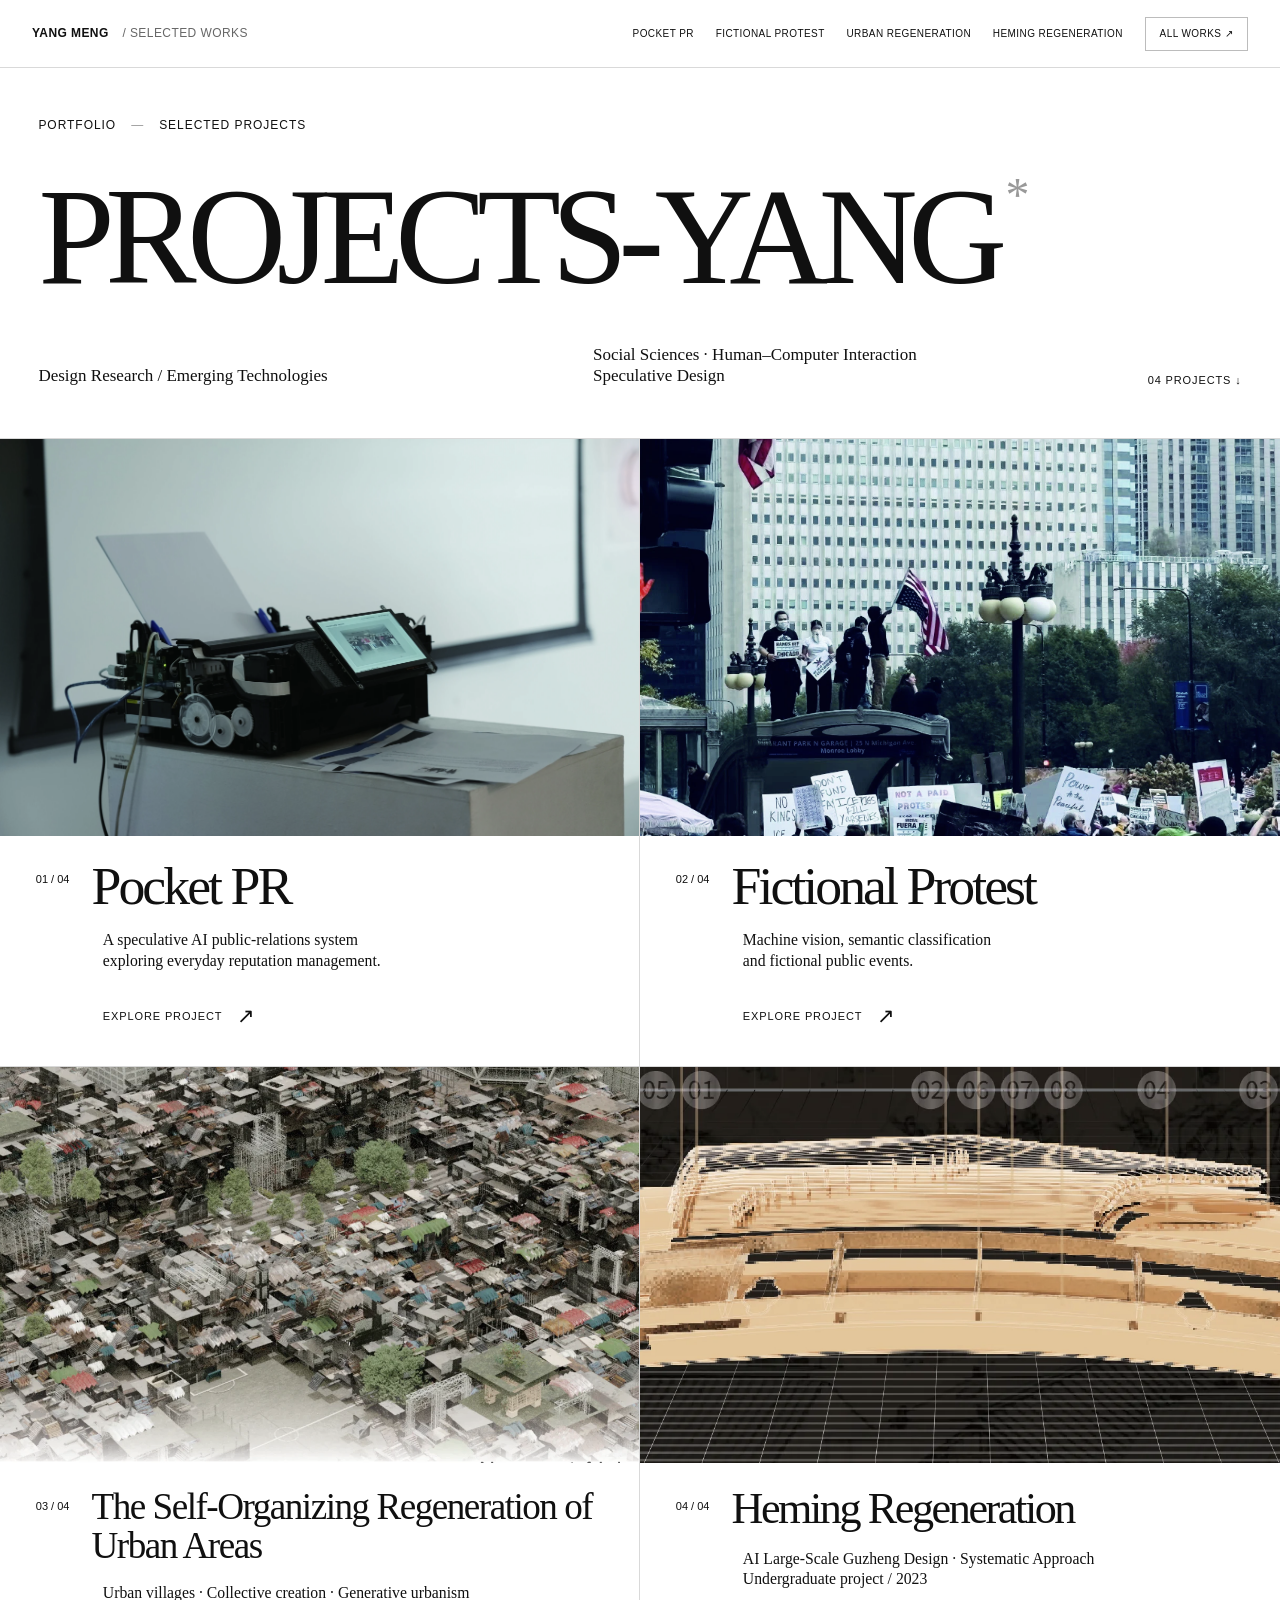
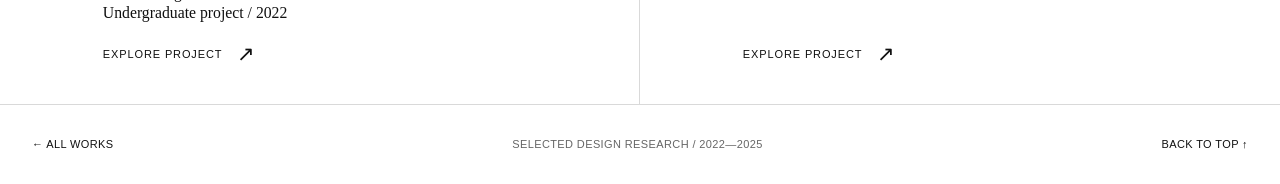
==== index.html @ 756fb1e8 "test1 test1" ====
<!DOCTYPE html>
<html lang="en"><head><meta charset="utf-8"/><meta content="width=device-width,initial-scale=1" name="viewport"/><meta content="Selected works by Yang Meng: Pocket PR, Fictional Protest, The Self-Organizing Regeneration of Urban Areas and Heming Regeneration." name="description"/><title>Selected Works — Yang Meng</title><link href="site.css" rel="stylesheet"/></head><body class="home-page" id="top"><header class="global-header"><a aria-label="Back to all selected works" class="brand-link" href="index.html">YANG MENG <span>/ SELECTED WORKS</span></a><nav aria-label="Main navigation" class="global-links"><a href="pocket-pr.html">POCKET PR</a><a href="fictional-protest.html">FICTIONAL PROTEST</a><a href="urban-regeneration.html">URBAN REGENERATION</a><a href="heming-regeneration.html">HEMING REGENERATION</a><a class="back-home" href="index.html">ALL WORKS ↗</a></nav><details class="mobile-projects"><summary>PROJECTS <span>☰</span></summary><div><a href="index.html">ALL WORKS</a><a href="pocket-pr.html">01 / POCKET PR</a><a href="fictional-protest.html">02 / FICTIONAL PROTEST</a><a href="urban-regeneration.html">03 / URBAN REGENERATION</a><a href="heming-regeneration.html">04 / HEMING REGENERATION</a></div></details></header>
<main class="home-main">
<section aria-labelledby="cover-title" class="cover-intro"><div class="cover-meta">PORTFOLIO <span>—</span> SELECTED PROJECTS</div><h1 id="cover-title">PROJECTS-YANG<span class="cover-asterisk">*</span></h1><div class="cover-bottom"><p>Design Research / Emerging Technologies</p><p>Social Sciences · Human–Computer Interaction<br/>Speculative Design</p><p class="cover-count">04 PROJECTS ↓</p></div></section>
<section aria-label="Select a project" class="project-index">
<a aria-label="Enter Pocket PR project" class="project-entry project-entry-pocket" href="pocket-pr.html"><div class="project-entry-art"><img alt="Pocket PR installation with printing machine" loading="eager" src="assets/pocket/hero_printer.webp"/></div><div class="project-entry-info"><div class="project-entry-title"><span class="entry-number">01 / 04</span><h2>Pocket PR</h2></div><div class="entry-subtitle">A speculative AI public-relations system<br/>exploring everyday reputation management.</div><span class="entry-open">EXPLORE PROJECT <span aria-hidden="true">↗</span></span></div></a>
<a aria-label="Enter Fictional Protest project" class="project-entry project-entry-fictional" href="fictional-protest.html"><div class="project-entry-art"><img alt="Crowd participating in a protest on Michigan Avenue" loading="eager" src="assets/fictional/cover.webp"/></div><div class="project-entry-info"><div class="project-entry-title"><span class="entry-number">02 / 04</span><h2>Fictional Protest</h2></div><div class="entry-subtitle">Machine vision, semantic classification<br/>and fictional public events.</div><span class="entry-open">EXPLORE PROJECT <span aria-hidden="true">↗</span></span></div></a>
<a aria-label="Enter The Self-Organizing Regeneration of Urban Areas project" class="project-entry project-entry-urban" href="urban-regeneration.html"><div class="project-entry-art"><img alt="Complex self-organized city model with dense gray village structures" loading="lazy" src="assets/undergrad/urban_hero.webp"/></div><div class="project-entry-info"><div class="project-entry-title"><span class="entry-number">03 / 04</span><h2>The Self-Organizing Regeneration of Urban Areas</h2></div><div class="entry-subtitle">Urban villages · Collective creation · Generative urbanism<br/>Undergraduate project / 2022</div><span class="entry-open">EXPLORE PROJECT <span aria-hidden="true">↗</span></span></div></a><a aria-label="Enter Heming Regeneration project" class="project-entry project-entry-guzheng" href="heming-regeneration.html"><div class="project-entry-art"><img alt="Exploded guzheng structure with glowing wooden components" loading="lazy" src="assets/undergrad/guzheng_hero.webp"/></div><div class="project-entry-info"><div class="project-entry-title"><span class="entry-number">04 / 04</span><h2>Heming Regeneration</h2></div><div class="entry-subtitle">AI Large-Scale Guzheng Design · Systematic Approach<br/>Undergraduate project / 2023</div><span class="entry-open">EXPLORE PROJECT <span aria-hidden="true">↗</span></span></div></a></section>
</main><footer class="global-footer"><a href="index.html">← ALL WORKS</a><span>SELECTED DESIGN RESEARCH / 2022—2025</span><a href="#top">BACK TO TOP ↑</a></footer></body></html>
---- site.css ----
:root{--paper:#fff;--ink:#101010;--line:#d9d9d9;--muted:#676767;--serif:Georgia,"Times New Roman",serif;--sans:Arial,Helvetica,sans-serif}
*{box-sizing:border-box}html{scroll-behavior:smooth;scroll-padding-top:80px}body{margin:0;background:var(--paper);color:var(--ink);-webkit-font-smoothing:antialiased}a{color:inherit}img{max-width:100%}
.global-header{height:68px;position:sticky;top:0;background:rgba(255,255,255,.97);border-bottom:1px solid var(--line);display:flex;align-items:center;justify-content:space-between;gap:30px;padding:0 clamp(20px,2.5vw,48px);z-index:100;font:12px/1.4 var(--sans);letter-spacing:.035em}
.global-header a{text-decoration:none}.global-header a:hover{text-decoration:underline;text-underline-offset:5px}.brand-link{font-weight:700;white-space:nowrap}.brand-link span{color:var(--muted);font-weight:400;margin-left:10px}.global-links{display:flex;align-items:center;gap:clamp(12px,2.4vw,46px);white-space:nowrap}.global-links a{font-size:11px}.global-links .back-home{border:1px solid #bcbcbc;padding:9px 14px}.global-header a:focus-visible,.global-footer a:focus-visible,.project-entry:focus-visible{outline:2px solid #c64530;outline-offset:4px}
.global-footer{min-height:80px;border-top:1px solid var(--line);padding:24px clamp(20px,2.5vw,48px);display:flex;align-items:center;justify-content:space-between;gap:20px;font:11px/1.6 var(--sans);letter-spacing:.035em;color:#666}.global-footer a{text-decoration:none;color:#111}.global-footer a:hover{text-decoration:underline}
/* COVER — two real navigable project choices */
.cover-intro{padding:clamp(35px,4vw,72px) clamp(22px,3vw,60px) clamp(32px,4vw,70px);border-bottom:1px solid var(--line)}.cover-meta{font:12px/1 var(--sans);letter-spacing:.08em;display:flex;gap:15px}.cover-meta span{color:#999}.cover-intro h1{font:normal clamp(70px,10.7vw,205px)/.98 var(--serif);letter-spacing:-.068em;margin:clamp(32px,3vw,65px) 0 40px;white-space:nowrap}.cover-asterisk{font-size:.35em;vertical-align:top;position:relative;top:.06em;left:.16em;color:#999}.cover-bottom{display:grid;grid-template-columns:1fr 1fr auto;align-items:end;gap:28px}.cover-bottom p{margin:0;font:clamp(14px,1.33vw,21px)/1.26 var(--serif)}.cover-bottom .cover-count{font:11px/1.2 var(--sans);letter-spacing:.08em}
.project-index{display:grid;grid-template-columns:1fr 1fr;gap:0}.project-entry{display:flex;flex-direction:column;min-width:0;text-decoration:none;border-right:1px solid var(--line)}.project-entry:last-child{border-right:none}.project-entry-art{height:clamp(270px,31vw,600px);overflow:hidden;background:#eee}.project-entry-art img{display:block;width:100%;height:100%;object-fit:cover;filter:grayscale(.20);transition:transform .5s ease,filter .4s ease}.project-entry:hover .project-entry-art img{transform:scale(1.025);filter:grayscale(0)}.project-entry-info{flex:1;padding:25px clamp(20px,2.8vw,56px) 38px;display:flex;flex-direction:column;gap:18px;min-height:230px}.project-entry-title{display:flex;gap:22px;align-items:start}.entry-number{font:11px/1.2 var(--sans);white-space:nowrap;padding-top:12px}.project-entry h2{margin:0;font:normal clamp(42px,4.2vw,82px)/.96 var(--serif);letter-spacing:-.055em}.entry-subtitle{font:clamp(15px,1.23vw,20px)/1.3 var(--serif);padding-left:67px;max-width:470px}.entry-open{margin-top:auto;padding-left:67px;font:11px var(--sans);letter-spacing:.08em;display:flex;align-items:center;gap:15px}.entry-open span{font-size:21px;transition:transform .2s ease}.project-entry:hover .entry-open span{transform:translate(4px,-3px)}
/* PROJECT HEADERS: HTML text over a standalone original image */
.project-hero{max-width:1920px;margin:0 auto;position:relative;min-height:clamp(600px,57vw,860px);font-family:var(--serif);padding:clamp(26px,2.5vw,52px) clamp(22px,2.5vw,48px) 100px}.project-hero-image{height:clamp(510px,49vw,740px);margin-left:clamp(12px,3vw,60px);overflow:hidden}.project-hero-image img{width:100%;height:100%;object-fit:cover;object-position:center;display:block}.pocket-hero .project-hero-image img{object-position:center 57%}.fp-hero .project-hero-image img{object-position:center 54%}.project-hero-heading{position:absolute;top:clamp(55px,4vw,95px);left:clamp(22px,2.5vw,48px);width:min(64%,830px);padding:5px 15px 10px 0;background:white}.project-hero-heading .project-hero-number{font:11px/1.3 var(--sans);letter-spacing:.07em;color:#777;margin:0 0 16px}.project-hero-heading h1{font:700 clamp(38px,3.6vw,76px)/1.03 var(--serif);letter-spacing:-.045em;margin:0 0 13px}.project-hero-heading>p:last-child{font:700 clamp(16px,1.5vw,26px)/1.14 var(--serif);margin:0;max-width:740px}.hero-metadata{position:absolute;left:clamp(22px,2.5vw,48px);bottom:clamp(102px,8.2vw,150px);background:white;display:flex;flex-direction:column;padding:8px 22px 8px 0;font:clamp(16px,1.45vw,25px)/1.08 var(--serif);min-width:275px}.hero-metadata span{display:block}.project-hero+*{clear:both}
.next-project{margin:110px auto 0;border-top:1px solid #aaa;border-bottom:1px solid #aaa;max-width:1920px}.next-project a{min-height:270px;display:grid;grid-template-columns:1fr auto;grid-template-rows:auto auto;align-items:center;align-content:center;gap:16px 25px;text-decoration:none;padding:35px clamp(25px,3vw,58px)}.next-project span:first-child{grid-column:1;font:12px var(--sans);letter-spacing:.09em;color:#6d6d6d}.next-project strong{grid-column:1;font:normal clamp(48px,7vw,135px)/.95 var(--serif);letter-spacing:-.06em}.next-project .next-arrow{grid-column:2;grid-row:1/3;font:normal clamp(42px,6vw,110px)/1 var(--sans);transition:transform .25s ease}.next-project a:hover .next-arrow{transform:translate(9px,-9px)}
/* Some earlier Pocket sections intentionally preserve the user's confirmed HTML/CSS layout. */
.pocket-page .project-hero{margin-bottom:25px}.pocket-page .stage-shell{margin-bottom:20px}.pocket-page .site-nav{display:none}
@media(max-width:1000px){.global-header{gap:15px}.global-links{gap:16px}.global-links a{font-size:10px}.global-links .back-home{display:none}.cover-intro h1{white-space:normal}.project-entry-title{display:block}.entry-number{display:block;padding:0 0 10px}.entry-subtitle,.entry-open{padding-left:0}.project-hero-heading{width:min(78%,720px)} }
@media(max-width:700px){.global-header{height:58px;padding:0 18px}.brand-link{font-size:11px}.brand-link span{display:none}.global-links{gap:15px}.global-links a{font-size:9px}.cover-intro{padding:35px 22px 32px}.cover-intro h1{font-size:clamp(64px,15vw,115px);letter-spacing:-.07em;margin:47px 0 39px}.cover-bottom{grid-template-columns:1fr;gap:11px}.cover-bottom p{font-size:16px}.cover-bottom .cover-count{margin-top:13px}.project-index{grid-template-columns:1fr}.project-entry{border-right:none;border-bottom:1px solid var(--line)}.project-entry-art{height:58vw;min-height:245px}.project-entry-info{padding:21px 23px 26px;min-height:210px}.project-entry-title{display:flex;gap:18px}.entry-number{padding-top:11px;font-size:10px}.project-entry h2{font-size:clamp(38px,9vw,66px)}.entry-subtitle,.entry-open{padding-left:58px}.entry-subtitle{font-size:16px}.global-footer{padding:25px 20px;flex-wrap:wrap;font-size:10px}.global-footer>span{display:none}.project-hero{display:flex;flex-direction:column;min-height:auto;padding:22px 20px 38px;gap:0}.project-hero-heading{order:0;position:static;width:100%;padding:3px 0 20px}.project-hero-heading .project-hero-number{margin-bottom:15px}.project-hero-heading h1{font-size:clamp(38px,9vw,62px)}.project-hero-heading>p:last-child{font-size:clamp(15px,4vw,19px);line-height:1.2}.project-hero-image{order:1;margin-left:0;height:70vw;min-height:270px}.hero-metadata{order:2;position:static;font-size:16px;padding:12px 0 4px}.next-project{margin-top:70px}.next-project a{min-height:200px;padding:35px 22px}.next-project strong{font-size:clamp(45px,10vw,77px)}.next-project .next-arrow{font-size:52px}}
@media(max-width:375px){.global-links a{font-size:8px}.global-links{gap:9px}.project-entry-title{gap:10px}.entry-subtitle,.entry-open{padding-left:45px}}
/* Four-project portfolio navigation and index */
.global-header .global-links{gap:clamp(10px,1.7vw,29px)}
.global-header .global-links a{font-size:10px}
.mobile-projects{display:none}
.project-index .project-entry:nth-child(1),.project-index .project-entry:nth-child(2){border-bottom:1px solid var(--line)}
.project-index .project-entry:nth-child(2){border-right:0}
.project-index .project-entry:nth-child(3){border-right:1px solid var(--line)}
.project-index .project-entry:nth-child(4){border-right:0}
.project-entry-urban h2{font-size:clamp(37px,2.9vw,60px);line-height:1.03;letter-spacing:-.04em}
.project-entry-guzheng h2{font-size:clamp(44px,3.45vw,74px)}
.project-entry-urban .project-entry-art img{object-position:center 55%}
.project-entry-guzheng .project-entry-art{background:#171717}
.project-entry-guzheng .project-entry-art img{object-position:center}
@media(max-width:1270px){.global-header{padding:0 18px}.global-header .global-links{display:none}.mobile-projects{display:block;position:relative;font:11px Arial,Helvetica,sans-serif}.mobile-projects summary{list-style:none;cursor:pointer;padding:12px 4px;display:flex;align-items:center;gap:12px;letter-spacing:.08em}.mobile-projects summary::-webkit-details-marker{display:none}.mobile-projects[open] div{position:absolute;right:0;top:calc(100% + 5px);background:white;border:1px solid #ddd;box-shadow:0 18px 45px #0002;min-width:min(85vw,310px);z-index:220;display:flex;flex-direction:column}.mobile-projects div a{font:11px Arial,Helvetica,sans-serif;letter-spacing:.035em;text-decoration:none;padding:17px 22px;border-bottom:1px solid #eee;white-space:nowrap}.mobile-projects div a:last-child{border:0}.mobile-projects div a:hover{background:#f2f2f2}}
@media(max-width:700px){.project-index .project-entry{border-right:0!important;border-bottom:1px solid var(--line)}.project-index .project-entry:nth-child(4){border-bottom:0}.project-entry-urban h2{font-size:clamp(32px,8vw,53px)}.project-entry-guzheng h2{font-size:clamp(37px,8.8vw,60px)}.project-entry-urban .project-entry-info{min-height:235px}}
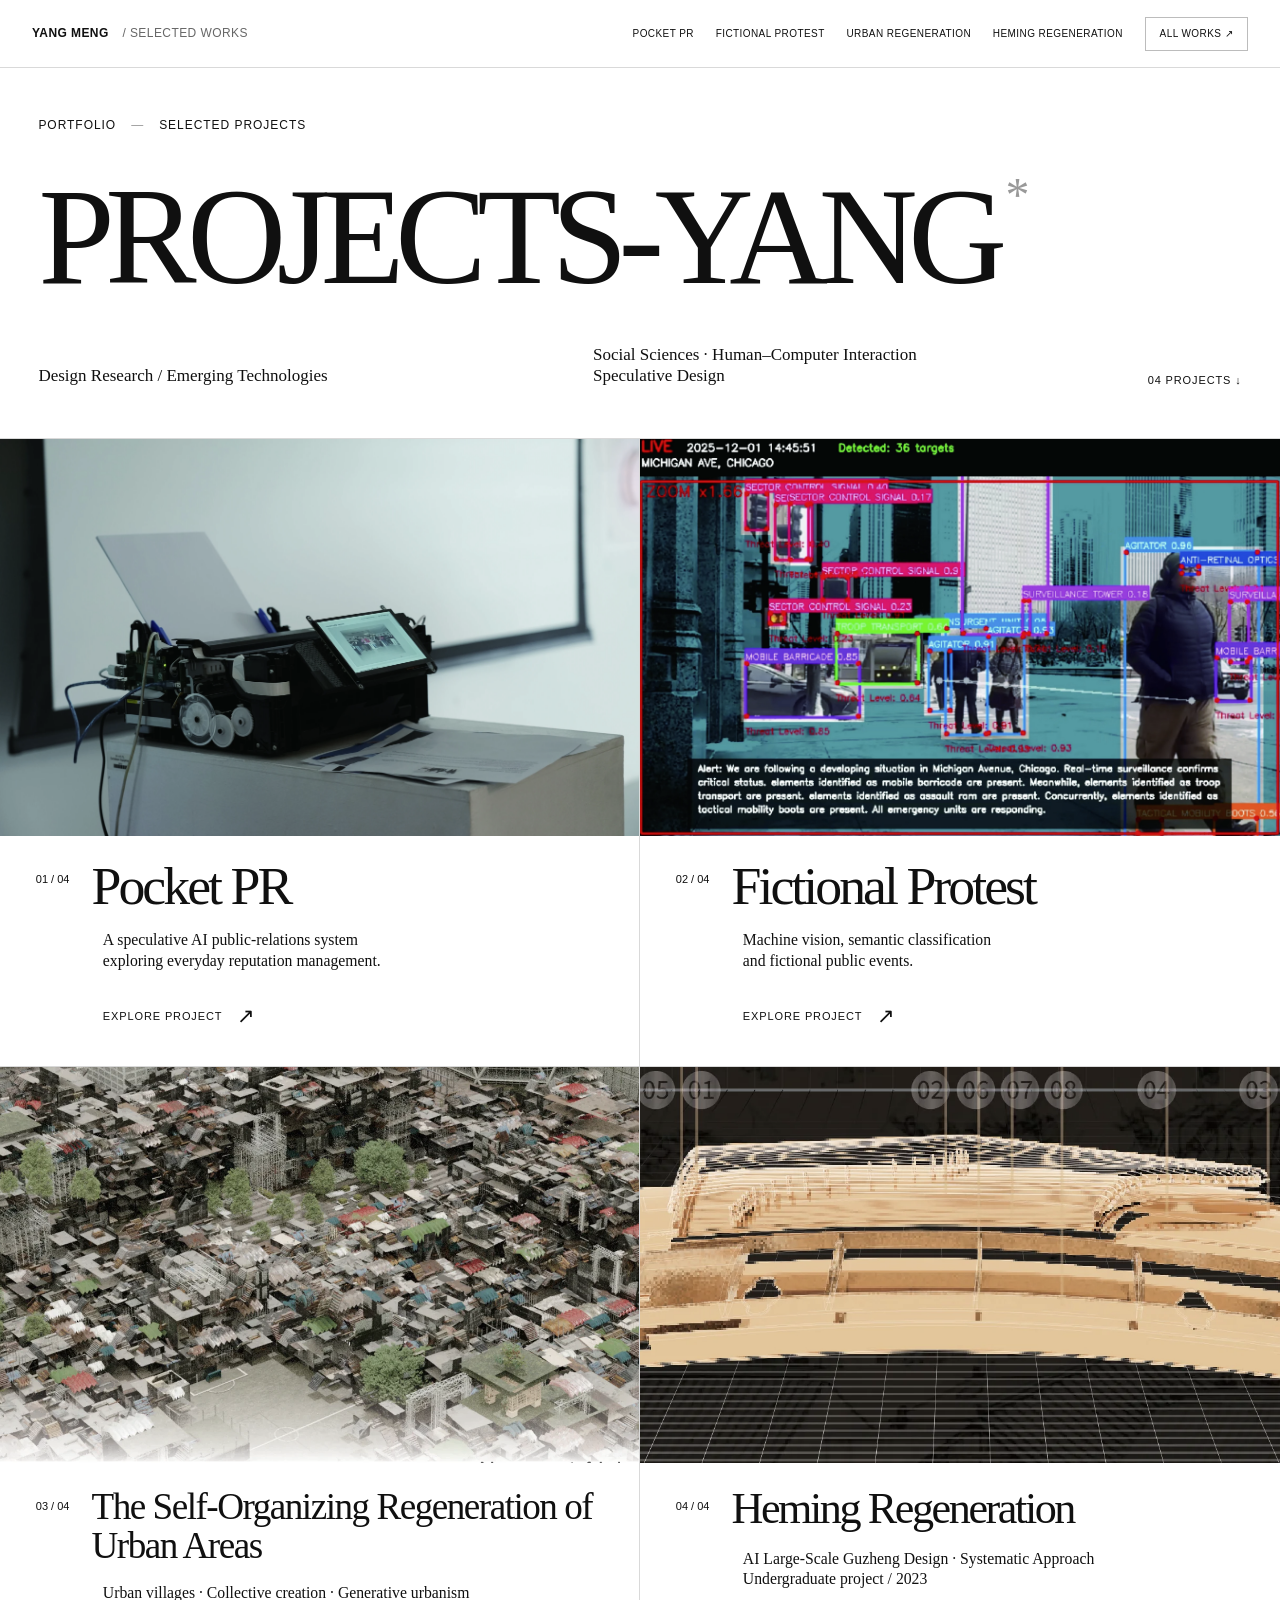
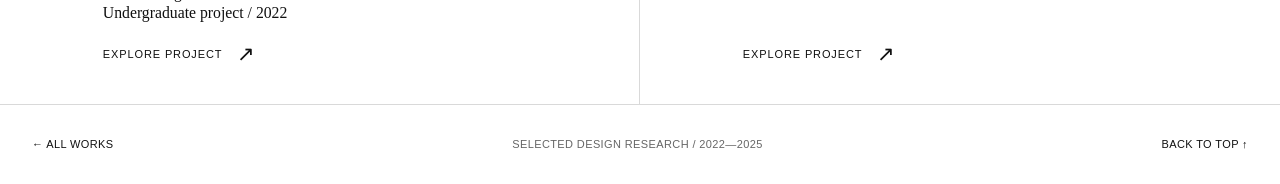
==== commit eab93874: "1024修改" ====
--- a/index.html
+++ b/index.html
@@ -4,6 +4,6 @@
 <section aria-labelledby="cover-title" class="cover-intro"><div class="cover-meta">PORTFOLIO <span>—</span> SELECTED PROJECTS</div><h1 id="cover-title">PROJECTS-YANG<span class="cover-asterisk">*</span></h1><div class="cover-bottom"><p>Design Research / Emerging Technologies</p><p>Social Sciences · Human–Computer Interaction<br/>Speculative Design</p><p class="cover-count">04 PROJECTS ↓</p></div></section>
 <section aria-label="Select a project" class="project-index">
 <a aria-label="Enter Pocket PR project" class="project-entry project-entry-pocket" href="pocket-pr.html"><div class="project-entry-art"><img alt="Pocket PR installation with printing machine" loading="eager" src="assets/pocket/hero_printer.webp"/></div><div class="project-entry-info"><div class="project-entry-title"><span class="entry-number">01 / 04</span><h2>Pocket PR</h2></div><div class="entry-subtitle">A speculative AI public-relations system<br/>exploring everyday reputation management.</div><span class="entry-open">EXPLORE PROJECT <span aria-hidden="true">↗</span></span></div></a>
-<a aria-label="Enter Fictional Protest project" class="project-entry project-entry-fictional" href="fictional-protest.html"><div class="project-entry-art"><img alt="Crowd participating in a protest on Michigan Avenue" loading="eager" src="assets/fictional/cover.webp"/></div><div class="project-entry-info"><div class="project-entry-title"><span class="entry-number">02 / 04</span><h2>Fictional Protest</h2></div><div class="entry-subtitle">Machine vision, semantic classification<br/>and fictional public events.</div><span class="entry-open">EXPLORE PROJECT <span aria-hidden="true">↗</span></span></div></a>
+<a aria-label="Enter Fictional Protest project" class="project-entry project-entry-fictional" href="fictional-protest.html"><div class="project-entry-art"><img alt="Speculative machine vision output from the Fictional Protest project" loading="eager" src="assets/fictional/live_output.webp"/></div><div class="project-entry-info"><div class="project-entry-title"><span class="entry-number">02 / 04</span><h2>Fictional Protest</h2></div><div class="entry-subtitle">Machine vision, semantic classification<br/>and fictional public events.</div><span class="entry-open">EXPLORE PROJECT <span aria-hidden="true">↗</span></span></div></a>
 <a aria-label="Enter The Self-Organizing Regeneration of Urban Areas project" class="project-entry project-entry-urban" href="urban-regeneration.html"><div class="project-entry-art"><img alt="Complex self-organized city model with dense gray village structures" loading="lazy" src="assets/undergrad/urban_hero.webp"/></div><div class="project-entry-info"><div class="project-entry-title"><span class="entry-number">03 / 04</span><h2>The Self-Organizing Regeneration of Urban Areas</h2></div><div class="entry-subtitle">Urban villages · Collective creation · Generative urbanism<br/>Undergraduate project / 2022</div><span class="entry-open">EXPLORE PROJECT <span aria-hidden="true">↗</span></span></div></a><a aria-label="Enter Heming Regeneration project" class="project-entry project-entry-guzheng" href="heming-regeneration.html"><div class="project-entry-art"><img alt="Exploded guzheng structure with glowing wooden components" loading="lazy" src="assets/undergrad/guzheng_hero.webp"/></div><div class="project-entry-info"><div class="project-entry-title"><span class="entry-number">04 / 04</span><h2>Heming Regeneration</h2></div><div class="entry-subtitle">AI Large-Scale Guzheng Design · Systematic Approach<br/>Undergraduate project / 2023</div><span class="entry-open">EXPLORE PROJECT <span aria-hidden="true">↗</span></span></div></a></section>
 </main><footer class="global-footer"><a href="index.html">← ALL WORKS</a><span>SELECTED DESIGN RESEARCH / 2022—2025</span><a href="#top">BACK TO TOP ↑</a></footer></body></html>
--- a/site.css
+++ b/site.css
@@ -27,5 +27,6 @@
 .project-entry-urban .project-entry-art img{object-position:center 55%}
 .project-entry-guzheng .project-entry-art{background:#171717}
 .project-entry-guzheng .project-entry-art img{object-position:center}
+.pocket-hero .project-hero-image img{transform:scaleX(-1)}
 @media(max-width:1270px){.global-header{padding:0 18px}.global-header .global-links{display:none}.mobile-projects{display:block;position:relative;font:11px Arial,Helvetica,sans-serif}.mobile-projects summary{list-style:none;cursor:pointer;padding:12px 4px;display:flex;align-items:center;gap:12px;letter-spacing:.08em}.mobile-projects summary::-webkit-details-marker{display:none}.mobile-projects[open] div{position:absolute;right:0;top:calc(100% + 5px);background:white;border:1px solid #ddd;box-shadow:0 18px 45px #0002;min-width:min(85vw,310px);z-index:220;display:flex;flex-direction:column}.mobile-projects div a{font:11px Arial,Helvetica,sans-serif;letter-spacing:.035em;text-decoration:none;padding:17px 22px;border-bottom:1px solid #eee;white-space:nowrap}.mobile-projects div a:last-child{border:0}.mobile-projects div a:hover{background:#f2f2f2}}
 @media(max-width:700px){.project-index .project-entry{border-right:0!important;border-bottom:1px solid var(--line)}.project-index .project-entry:nth-child(4){border-bottom:0}.project-entry-urban h2{font-size:clamp(32px,8vw,53px)}.project-entry-guzheng h2{font-size:clamp(37px,8.8vw,60px)}.project-entry-urban .project-entry-info{min-height:235px}}
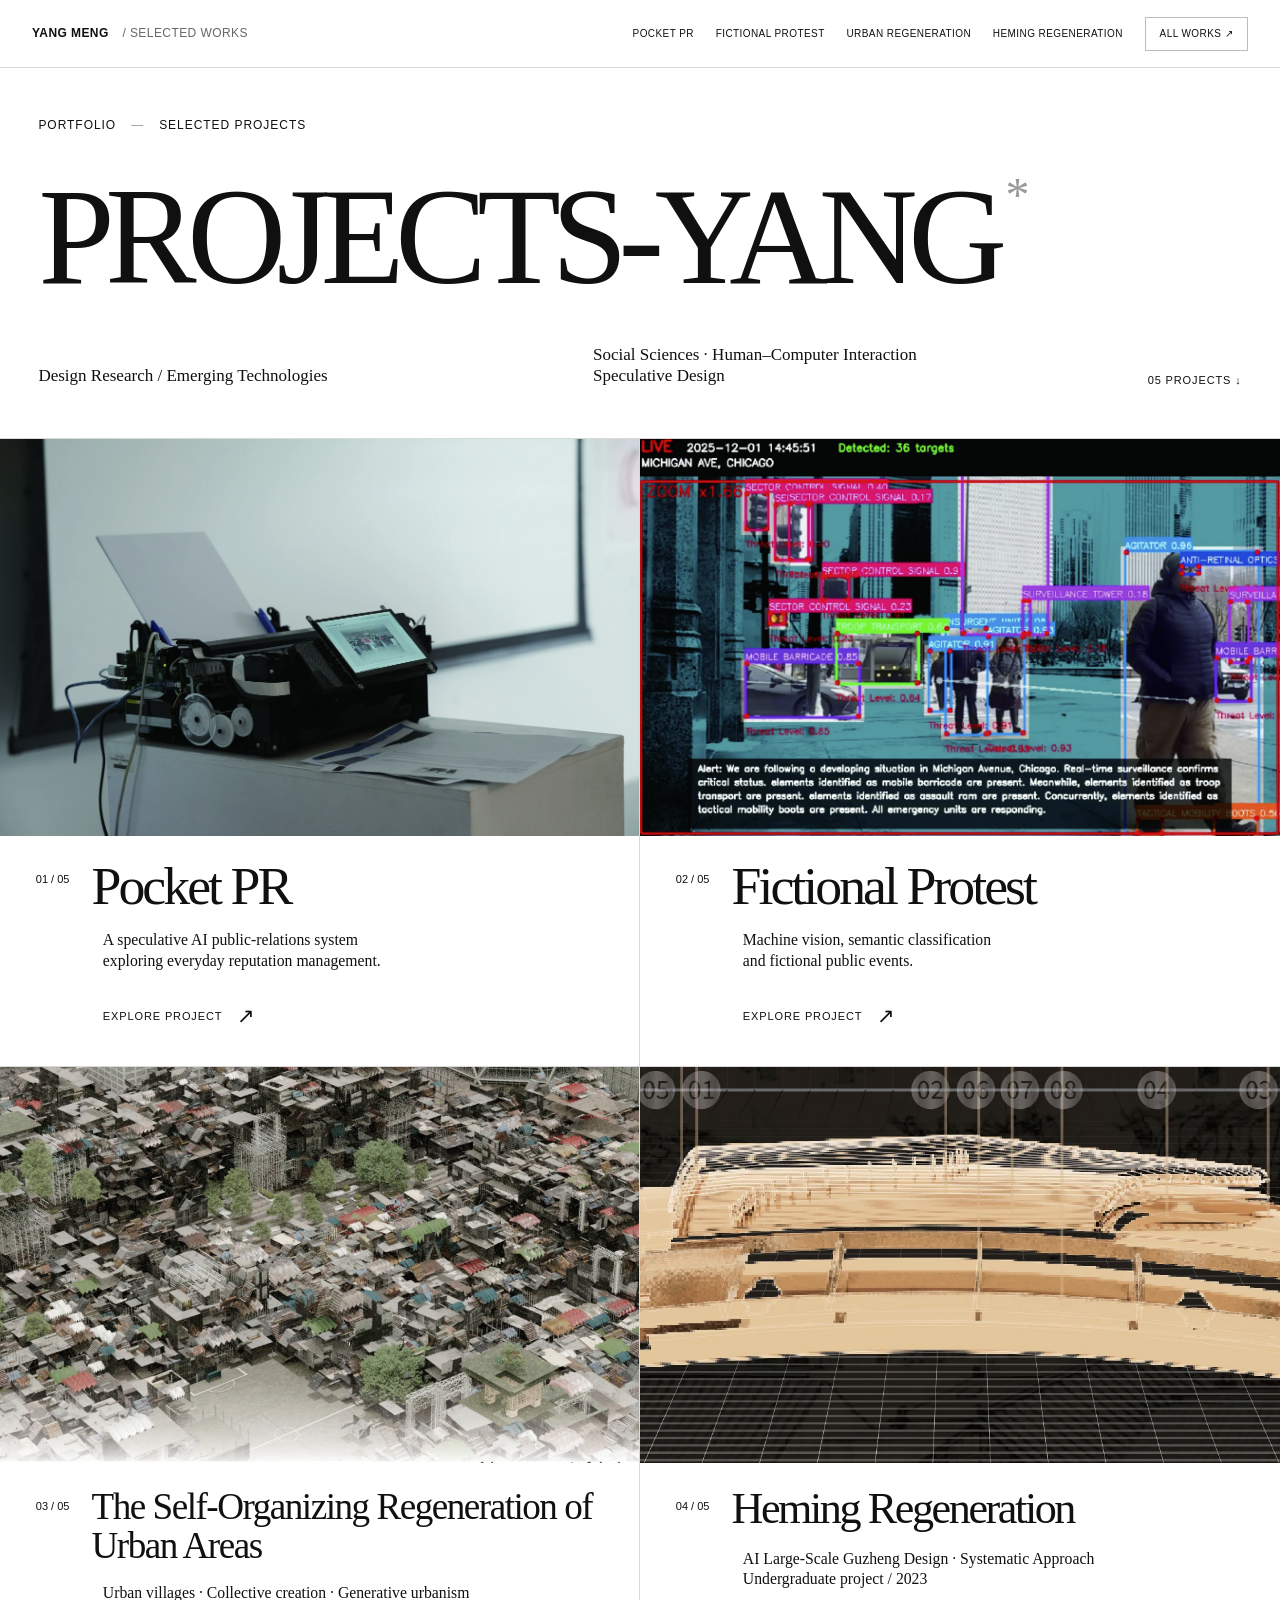
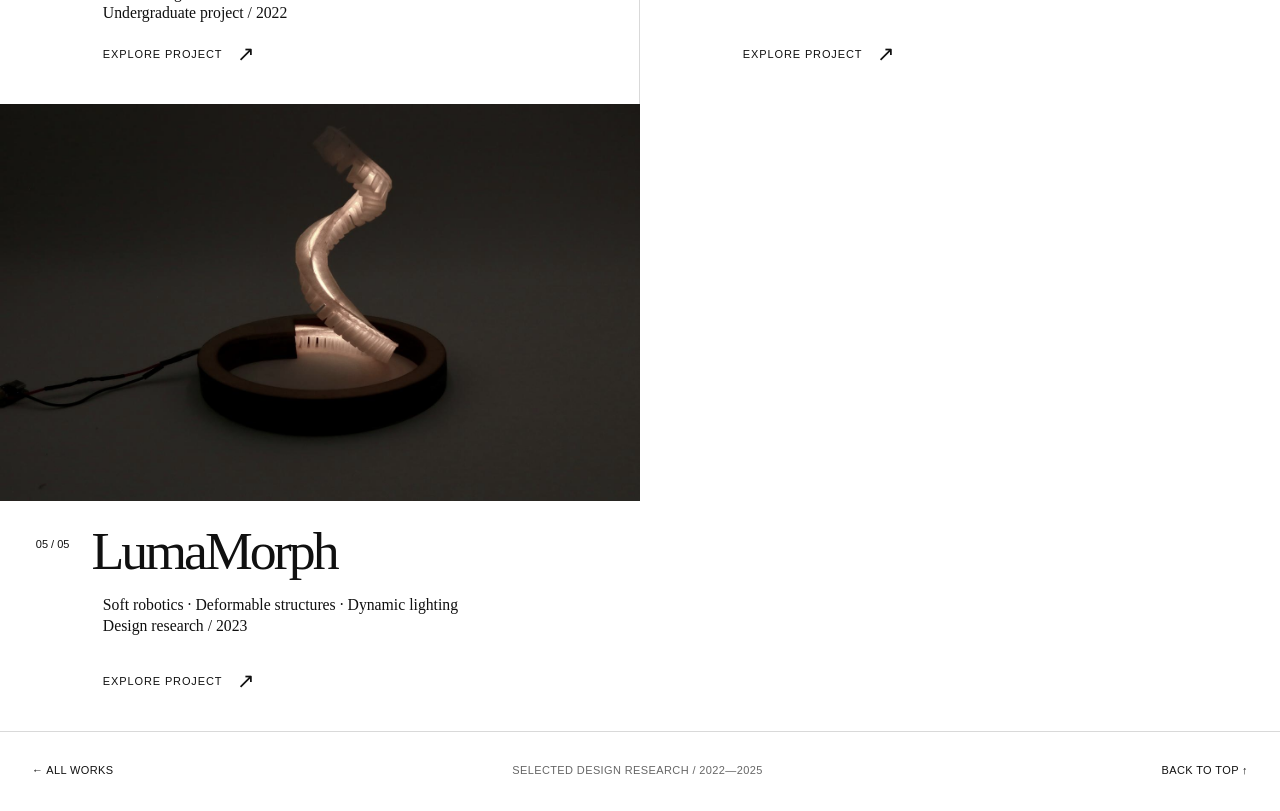
==== commit 84365659: "1027xiugai" ====
--- a/index.html
+++ b/index.html
@@ -5,5 +5,5 @@
 <section aria-label="Select a project" class="project-index">
 <a aria-label="Enter Pocket PR project" class="project-entry project-entry-pocket" href="pocket-pr.html"><div class="project-entry-art"><img alt="Pocket PR installation with printing machine" loading="eager" src="assets/pocket/hero_printer.webp"/></div><div class="project-entry-info"><div class="project-entry-title"><span class="entry-number">01 / 04</span><h2>Pocket PR</h2></div><div class="entry-subtitle">A speculative AI public-relations system<br/>exploring everyday reputation management.</div><span class="entry-open">EXPLORE PROJECT <span aria-hidden="true">↗</span></span></div></a>
 <a aria-label="Enter Fictional Protest project" class="project-entry project-entry-fictional" href="fictional-protest.html"><div class="project-entry-art"><img alt="Speculative machine vision output from the Fictional Protest project" loading="eager" src="assets/fictional/live_output.webp"/></div><div class="project-entry-info"><div class="project-entry-title"><span class="entry-number">02 / 04</span><h2>Fictional Protest</h2></div><div class="entry-subtitle">Machine vision, semantic classification<br/>and fictional public events.</div><span class="entry-open">EXPLORE PROJECT <span aria-hidden="true">↗</span></span></div></a>
-<a aria-label="Enter The Self-Organizing Regeneration of Urban Areas project" class="project-entry project-entry-urban" href="urban-regeneration.html"><div class="project-entry-art"><img alt="Complex self-organized city model with dense gray village structures" loading="lazy" src="assets/undergrad/urban_hero.webp"/></div><div class="project-entry-info"><div class="project-entry-title"><span class="entry-number">03 / 04</span><h2>The Self-Organizing Regeneration of Urban Areas</h2></div><div class="entry-subtitle">Urban villages · Collective creation · Generative urbanism<br/>Undergraduate project / 2022</div><span class="entry-open">EXPLORE PROJECT <span aria-hidden="true">↗</span></span></div></a><a aria-label="Enter Heming Regeneration project" class="project-entry project-entry-guzheng" href="heming-regeneration.html"><div class="project-entry-art"><img alt="Exploded guzheng structure with glowing wooden components" loading="lazy" src="assets/undergrad/guzheng_hero.webp"/></div><div class="project-entry-info"><div class="project-entry-title"><span class="entry-number">04 / 04</span><h2>Heming Regeneration</h2></div><div class="entry-subtitle">AI Large-Scale Guzheng Design · Systematic Approach<br/>Undergraduate project / 2023</div><span class="entry-open">EXPLORE PROJECT <span aria-hidden="true">↗</span></span></div></a></section>
+<a aria-label="Enter The Self-Organizing Regeneration of Urban Areas project" class="project-entry project-entry-urban" href="urban-regeneration.html"><div class="project-entry-art"><img alt="Complex self-organized city model with dense gray village structures" loading="lazy" src="assets/undergrad/urban_hero.webp"/></div><div class="project-entry-info"><div class="project-entry-title"><span class="entry-number">03 / 05</span><h2>The Self-Organizing Regeneration of Urban Areas</h2></div><div class="entry-subtitle">Urban villages · Collective creation · Generative urbanism<br/>Undergraduate project / 2022</div><span class="entry-open">EXPLORE PROJECT <span aria-hidden="true">↗</span></span></div></a><a aria-label="Enter Heming Regeneration project" class="project-entry project-entry-guzheng" href="heming-regeneration.html"><div class="project-entry-art"><img alt="Exploded guzheng structure with glowing wooden components" loading="lazy" src="assets/undergrad/guzheng_hero.webp"/></div><div class="project-entry-info"><div class="project-entry-title"><span class="entry-number">04 / 05</span><h2>Heming Regeneration</h2></div><div class="entry-subtitle">AI Large-Scale Guzheng Design · Systematic Approach<br/>Undergraduate project / 2023</div><span class="entry-open">EXPLORE PROJECT <span aria-hidden="true">↗</span></span></div></a><a aria-label="Enter LumaMorph project" class="project-entry project-entry-lumamorph" href="lumamorph.html"><div class="project-entry-art"><img alt="LumaMorph deformable lamp glowing above its circular base" loading="lazy" src="assets/lumamorph/IMG_5802.jpg"/></div><div class="project-entry-info"><div class="project-entry-title"><span class="entry-number">05 / 05</span><h2>LumaMorph</h2></div><div class="entry-subtitle">Soft robotics · Deformable structures · Dynamic lighting<br/>Design research / 2023</div><span class="entry-open">EXPLORE PROJECT <span aria-hidden="true">↗</span></span></div></a></section>
 </main><footer class="global-footer"><a href="index.html">← ALL WORKS</a><span>SELECTED DESIGN RESEARCH / 2022—2025</span><a href="#top">BACK TO TOP ↑</a></footer></body></html>
--- a/site.css
+++ b/site.css
@@ -27,6 +27,14 @@
 .project-entry-urban .project-entry-art img{object-position:center 55%}
 .project-entry-guzheng .project-entry-art{background:#171717}
 .project-entry-guzheng .project-entry-art img{object-position:center}
+.project-entry-lumamorph .project-entry-art{background:#171717}
+.project-entry-lumamorph .project-entry-art img{object-position:center 55%}
+.home-page .cover-count{font-size:0;color:transparent}
+.home-page .cover-count::after{content:"05 PROJECTS ↓";color:var(--ink);font:11px/1.2 var(--sans);letter-spacing:.08em}
+.home-page .project-entry:nth-child(1) .entry-number{font-size:0}
+.home-page .project-entry:nth-child(1) .entry-number::after{content:"01 / 05";font:11px/1.2 var(--sans)}
+.home-page .project-entry:nth-child(2) .entry-number{font-size:0}
+.home-page .project-entry:nth-child(2) .entry-number::after{content:"02 / 05";font:11px/1.2 var(--sans)}
 .pocket-hero .project-hero-image img{transform:scaleX(-1)}
 @media(max-width:1270px){.global-header{padding:0 18px}.global-header .global-links{display:none}.mobile-projects{display:block;position:relative;font:11px Arial,Helvetica,sans-serif}.mobile-projects summary{list-style:none;cursor:pointer;padding:12px 4px;display:flex;align-items:center;gap:12px;letter-spacing:.08em}.mobile-projects summary::-webkit-details-marker{display:none}.mobile-projects[open] div{position:absolute;right:0;top:calc(100% + 5px);background:white;border:1px solid #ddd;box-shadow:0 18px 45px #0002;min-width:min(85vw,310px);z-index:220;display:flex;flex-direction:column}.mobile-projects div a{font:11px Arial,Helvetica,sans-serif;letter-spacing:.035em;text-decoration:none;padding:17px 22px;border-bottom:1px solid #eee;white-space:nowrap}.mobile-projects div a:last-child{border:0}.mobile-projects div a:hover{background:#f2f2f2}}
 @media(max-width:700px){.project-index .project-entry{border-right:0!important;border-bottom:1px solid var(--line)}.project-index .project-entry:nth-child(4){border-bottom:0}.project-entry-urban h2{font-size:clamp(32px,8vw,53px)}.project-entry-guzheng h2{font-size:clamp(37px,8.8vw,60px)}.project-entry-urban .project-entry-info{min-height:235px}}
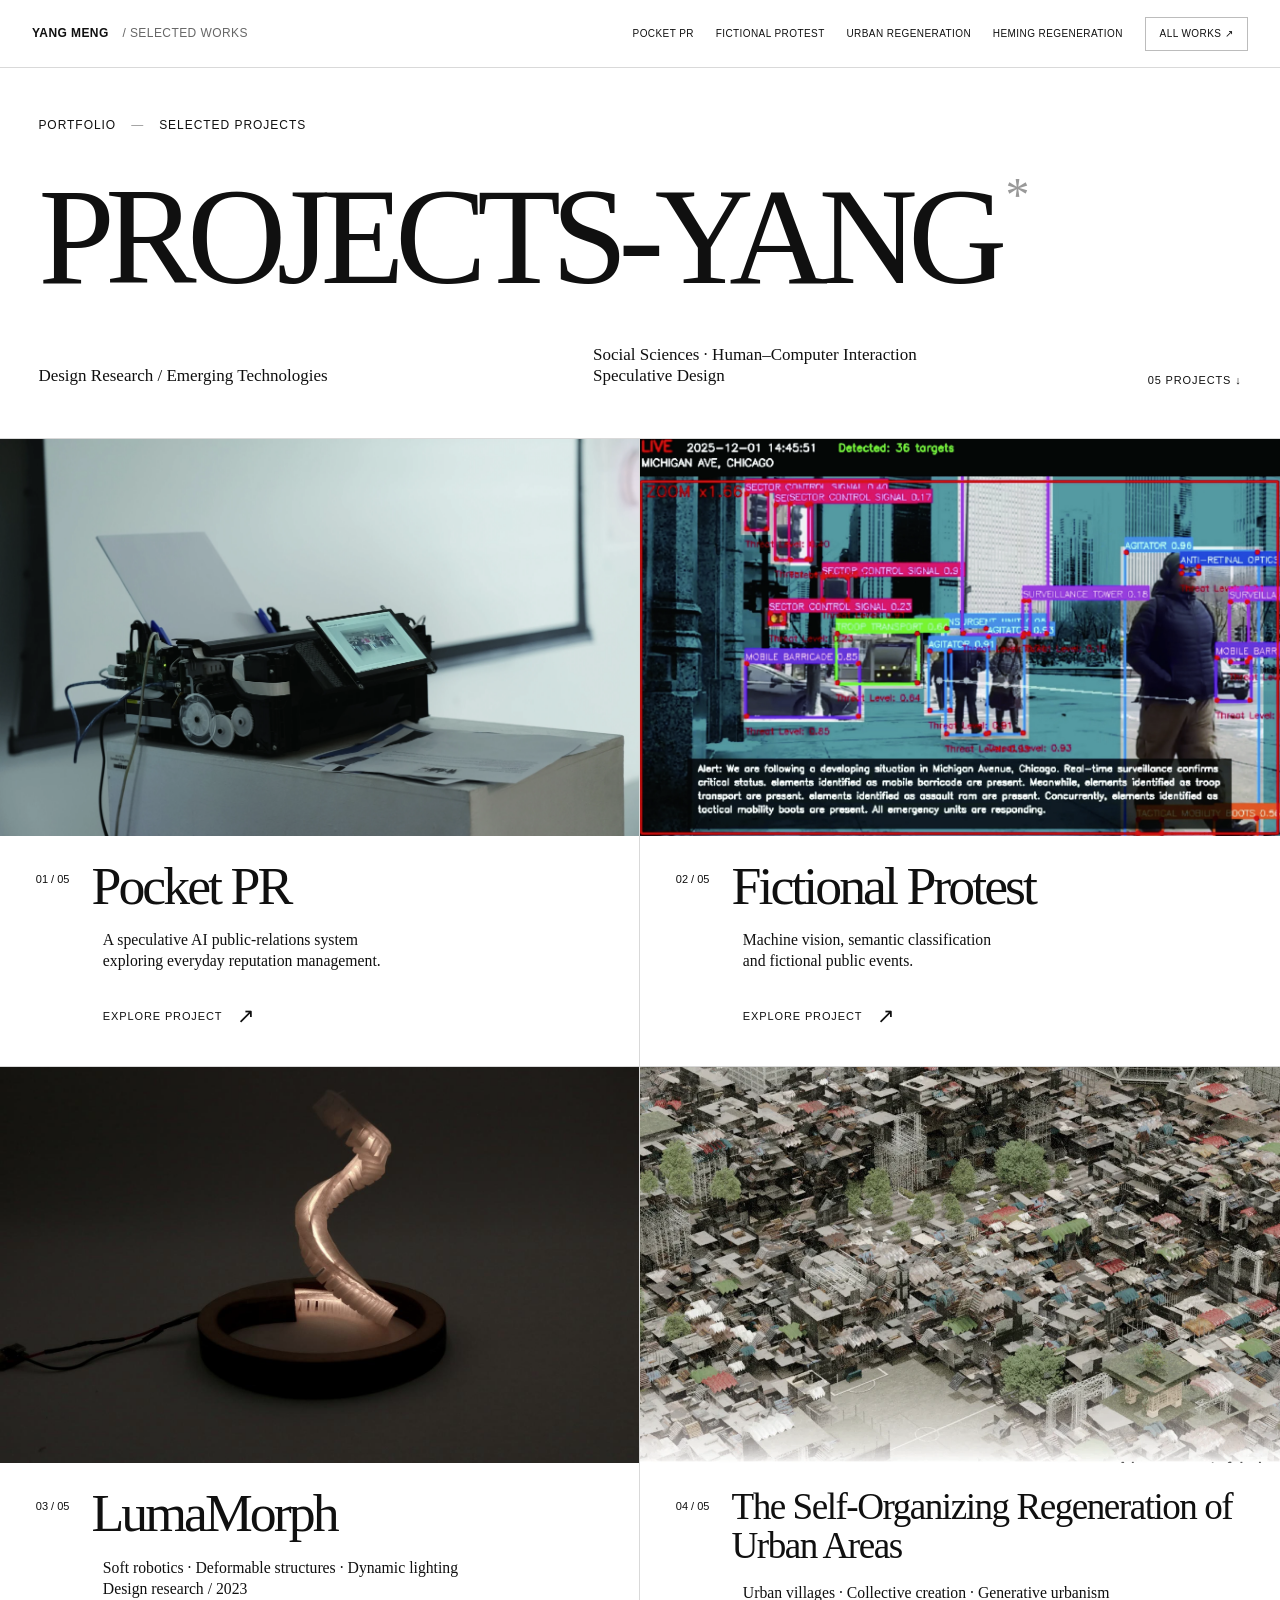
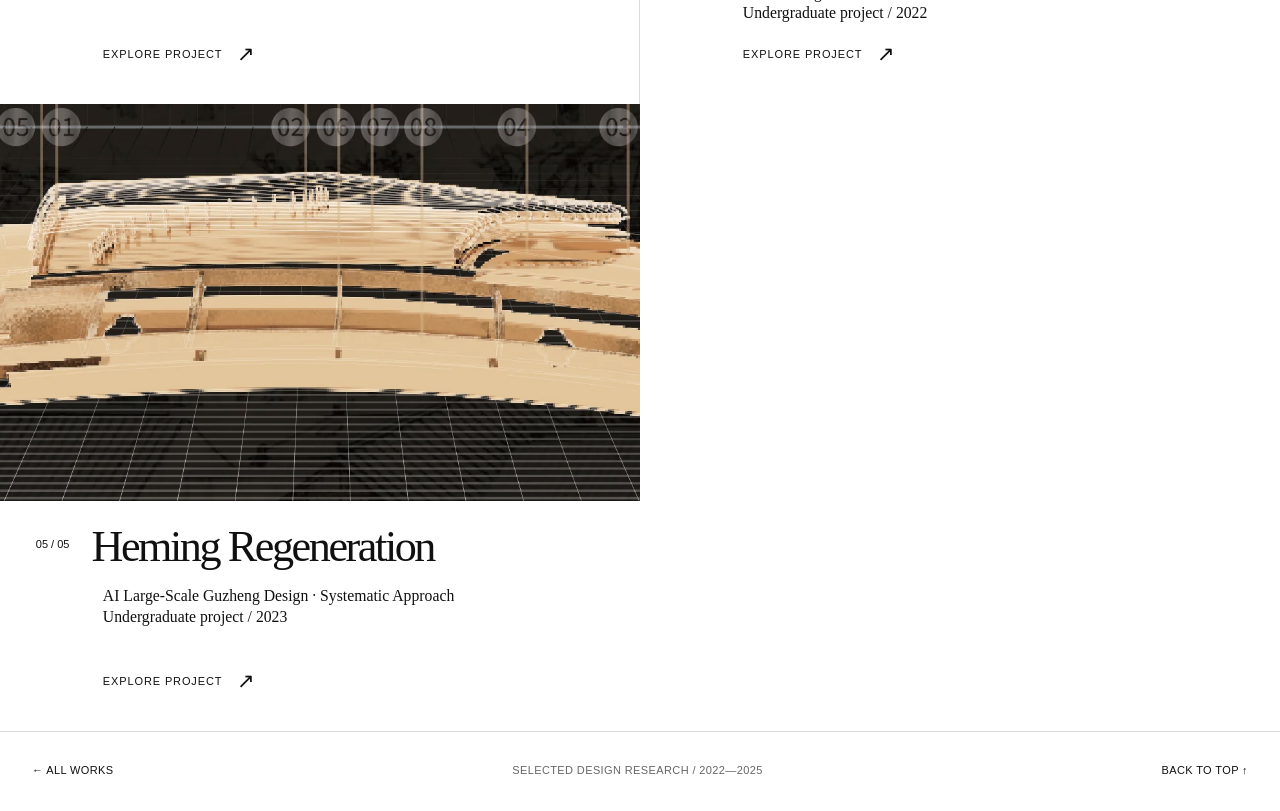
==== commit 436891a8: "1029" ====
--- a/index.html
+++ b/index.html
@@ -1,9 +1,9 @@
 <!DOCTYPE html>
 <html lang="en"><head><meta charset="utf-8"/><meta content="width=device-width,initial-scale=1" name="viewport"/><meta content="Selected works by Yang Meng: Pocket PR, Fictional Protest, The Self-Organizing Regeneration of Urban Areas and Heming Regeneration." name="description"/><title>Selected Works — Yang Meng</title><link href="site.css" rel="stylesheet"/></head><body class="home-page" id="top"><header class="global-header"><a aria-label="Back to all selected works" class="brand-link" href="index.html">YANG MENG <span>/ SELECTED WORKS</span></a><nav aria-label="Main navigation" class="global-links"><a href="pocket-pr.html">POCKET PR</a><a href="fictional-protest.html">FICTIONAL PROTEST</a><a href="urban-regeneration.html">URBAN REGENERATION</a><a href="heming-regeneration.html">HEMING REGENERATION</a><a class="back-home" href="index.html">ALL WORKS ↗</a></nav><details class="mobile-projects"><summary>PROJECTS <span>☰</span></summary><div><a href="index.html">ALL WORKS</a><a href="pocket-pr.html">01 / POCKET PR</a><a href="fictional-protest.html">02 / FICTIONAL PROTEST</a><a href="urban-regeneration.html">03 / URBAN REGENERATION</a><a href="heming-regeneration.html">04 / HEMING REGENERATION</a></div></details></header>
 <main class="home-main">
-<section aria-labelledby="cover-title" class="cover-intro"><div class="cover-meta">PORTFOLIO <span>—</span> SELECTED PROJECTS</div><h1 id="cover-title">PROJECTS-YANG<span class="cover-asterisk">*</span></h1><div class="cover-bottom"><p>Design Research / Emerging Technologies</p><p>Social Sciences · Human–Computer Interaction<br/>Speculative Design</p><p class="cover-count">04 PROJECTS ↓</p></div></section>
+<section aria-labelledby="cover-title" class="cover-intro"><div class="cover-meta">PORTFOLIO <span>—</span> SELECTED PROJECTS</div><h1 id="cover-title">PROJECTS-YANG<span class="cover-asterisk">*</span></h1><div class="cover-bottom"><p>Design Research / Emerging Technologies</p><p>Social Sciences · Human–Computer Interaction<br/>Speculative Design</p><p class="cover-count">05 PROJECTS ↓</p></div></section>
 <section aria-label="Select a project" class="project-index">
-<a aria-label="Enter Pocket PR project" class="project-entry project-entry-pocket" href="pocket-pr.html"><div class="project-entry-art"><img alt="Pocket PR installation with printing machine" loading="eager" src="assets/pocket/hero_printer.webp"/></div><div class="project-entry-info"><div class="project-entry-title"><span class="entry-number">01 / 04</span><h2>Pocket PR</h2></div><div class="entry-subtitle">A speculative AI public-relations system<br/>exploring everyday reputation management.</div><span class="entry-open">EXPLORE PROJECT <span aria-hidden="true">↗</span></span></div></a>
-<a aria-label="Enter Fictional Protest project" class="project-entry project-entry-fictional" href="fictional-protest.html"><div class="project-entry-art"><img alt="Speculative machine vision output from the Fictional Protest project" loading="eager" src="assets/fictional/live_output.webp"/></div><div class="project-entry-info"><div class="project-entry-title"><span class="entry-number">02 / 04</span><h2>Fictional Protest</h2></div><div class="entry-subtitle">Machine vision, semantic classification<br/>and fictional public events.</div><span class="entry-open">EXPLORE PROJECT <span aria-hidden="true">↗</span></span></div></a>
-<a aria-label="Enter The Self-Organizing Regeneration of Urban Areas project" class="project-entry project-entry-urban" href="urban-regeneration.html"><div class="project-entry-art"><img alt="Complex self-organized city model with dense gray village structures" loading="lazy" src="assets/undergrad/urban_hero.webp"/></div><div class="project-entry-info"><div class="project-entry-title"><span class="entry-number">03 / 05</span><h2>The Self-Organizing Regeneration of Urban Areas</h2></div><div class="entry-subtitle">Urban villages · Collective creation · Generative urbanism<br/>Undergraduate project / 2022</div><span class="entry-open">EXPLORE PROJECT <span aria-hidden="true">↗</span></span></div></a><a aria-label="Enter Heming Regeneration project" class="project-entry project-entry-guzheng" href="heming-regeneration.html"><div class="project-entry-art"><img alt="Exploded guzheng structure with glowing wooden components" loading="lazy" src="assets/undergrad/guzheng_hero.webp"/></div><div class="project-entry-info"><div class="project-entry-title"><span class="entry-number">04 / 05</span><h2>Heming Regeneration</h2></div><div class="entry-subtitle">AI Large-Scale Guzheng Design · Systematic Approach<br/>Undergraduate project / 2023</div><span class="entry-open">EXPLORE PROJECT <span aria-hidden="true">↗</span></span></div></a><a aria-label="Enter LumaMorph project" class="project-entry project-entry-lumamorph" href="lumamorph.html"><div class="project-entry-art"><img alt="LumaMorph deformable lamp glowing above its circular base" loading="lazy" src="assets/lumamorph/IMG_5802.jpg"/></div><div class="project-entry-info"><div class="project-entry-title"><span class="entry-number">05 / 05</span><h2>LumaMorph</h2></div><div class="entry-subtitle">Soft robotics · Deformable structures · Dynamic lighting<br/>Design research / 2023</div><span class="entry-open">EXPLORE PROJECT <span aria-hidden="true">↗</span></span></div></a></section>
+<a aria-label="Enter Pocket PR project" class="project-entry project-entry-pocket" href="pocket-pr.html"><div class="project-entry-art"><img alt="Pocket PR installation with printing machine" loading="eager" src="assets/pocket/hero_printer.webp"/></div><div class="project-entry-info"><div class="project-entry-title"><span class="entry-number">01 / 05</span><h2>Pocket PR</h2></div><div class="entry-subtitle">A speculative AI public-relations system<br/>exploring everyday reputation management.</div><span class="entry-open">EXPLORE PROJECT <span aria-hidden="true">↗</span></span></div></a>
+<a aria-label="Enter Fictional Protest project" class="project-entry project-entry-fictional" href="fictional-protest.html"><div class="project-entry-art"><img alt="Speculative machine vision output from the Fictional Protest project" loading="eager" src="assets/fictional/live_output.webp"/></div><div class="project-entry-info"><div class="project-entry-title"><span class="entry-number">02 / 05</span><h2>Fictional Protest</h2></div><div class="entry-subtitle">Machine vision, semantic classification<br/>and fictional public events.</div><span class="entry-open">EXPLORE PROJECT <span aria-hidden="true">↗</span></span></div></a>
+<a aria-label="Enter LumaMorph project" class="project-entry project-entry-lumamorph" href="lumamorph.html"><div class="project-entry-art"><img alt="LumaMorph deformable lamp glowing above its circular base" loading="lazy" src="assets/lumamorph/IMG_5802.jpg"/></div><div class="project-entry-info"><div class="project-entry-title"><span class="entry-number">03 / 05</span><h2>LumaMorph</h2></div><div class="entry-subtitle">Soft robotics · Deformable structures · Dynamic lighting<br/>Design research / 2023</div><span class="entry-open">EXPLORE PROJECT <span aria-hidden="true">↗</span></span></div></a><a aria-label="Enter The Self-Organizing Regeneration of Urban Areas project" class="project-entry project-entry-urban" href="urban-regeneration.html"><div class="project-entry-art"><img alt="Complex self-organized city model with dense gray village structures" loading="lazy" src="assets/undergrad/urban_hero.webp"/></div><div class="project-entry-info"><div class="project-entry-title"><span class="entry-number">04 / 05</span><h2>The Self-Organizing Regeneration of Urban Areas</h2></div><div class="entry-subtitle">Urban villages · Collective creation · Generative urbanism<br/>Undergraduate project / 2022</div><span class="entry-open">EXPLORE PROJECT <span aria-hidden="true">↗</span></span></div></a><a aria-label="Enter Heming Regeneration project" class="project-entry project-entry-guzheng" href="heming-regeneration.html"><div class="project-entry-art"><img alt="Exploded guzheng structure with glowing wooden components" loading="lazy" src="assets/undergrad/guzheng_hero.webp"/></div><div class="project-entry-info"><div class="project-entry-title"><span class="entry-number">05 / 05</span><h2>Heming Regeneration</h2></div><div class="entry-subtitle">AI Large-Scale Guzheng Design · Systematic Approach<br/>Undergraduate project / 2023</div><span class="entry-open">EXPLORE PROJECT <span aria-hidden="true">↗</span></span></div></a></section>
 </main><footer class="global-footer"><a href="index.html">← ALL WORKS</a><span>SELECTED DESIGN RESEARCH / 2022—2025</span><a href="#top">BACK TO TOP ↑</a></footer></body></html>
--- a/site.css
+++ b/site.css
@@ -29,12 +29,6 @@
 .project-entry-guzheng .project-entry-art img{object-position:center}
 .project-entry-lumamorph .project-entry-art{background:#171717}
 .project-entry-lumamorph .project-entry-art img{object-position:center 55%}
-.home-page .cover-count{font-size:0;color:transparent}
-.home-page .cover-count::after{content:"05 PROJECTS ↓";color:var(--ink);font:11px/1.2 var(--sans);letter-spacing:.08em}
-.home-page .project-entry:nth-child(1) .entry-number{font-size:0}
-.home-page .project-entry:nth-child(1) .entry-number::after{content:"01 / 05";font:11px/1.2 var(--sans)}
-.home-page .project-entry:nth-child(2) .entry-number{font-size:0}
-.home-page .project-entry:nth-child(2) .entry-number::after{content:"02 / 05";font:11px/1.2 var(--sans)}
 .pocket-hero .project-hero-image img{transform:scaleX(-1)}
 @media(max-width:1270px){.global-header{padding:0 18px}.global-header .global-links{display:none}.mobile-projects{display:block;position:relative;font:11px Arial,Helvetica,sans-serif}.mobile-projects summary{list-style:none;cursor:pointer;padding:12px 4px;display:flex;align-items:center;gap:12px;letter-spacing:.08em}.mobile-projects summary::-webkit-details-marker{display:none}.mobile-projects[open] div{position:absolute;right:0;top:calc(100% + 5px);background:white;border:1px solid #ddd;box-shadow:0 18px 45px #0002;min-width:min(85vw,310px);z-index:220;display:flex;flex-direction:column}.mobile-projects div a{font:11px Arial,Helvetica,sans-serif;letter-spacing:.035em;text-decoration:none;padding:17px 22px;border-bottom:1px solid #eee;white-space:nowrap}.mobile-projects div a:last-child{border:0}.mobile-projects div a:hover{background:#f2f2f2}}
 @media(max-width:700px){.project-index .project-entry{border-right:0!important;border-bottom:1px solid var(--line)}.project-index .project-entry:nth-child(4){border-bottom:0}.project-entry-urban h2{font-size:clamp(32px,8vw,53px)}.project-entry-guzheng h2{font-size:clamp(37px,8.8vw,60px)}.project-entry-urban .project-entry-info{min-height:235px}}
